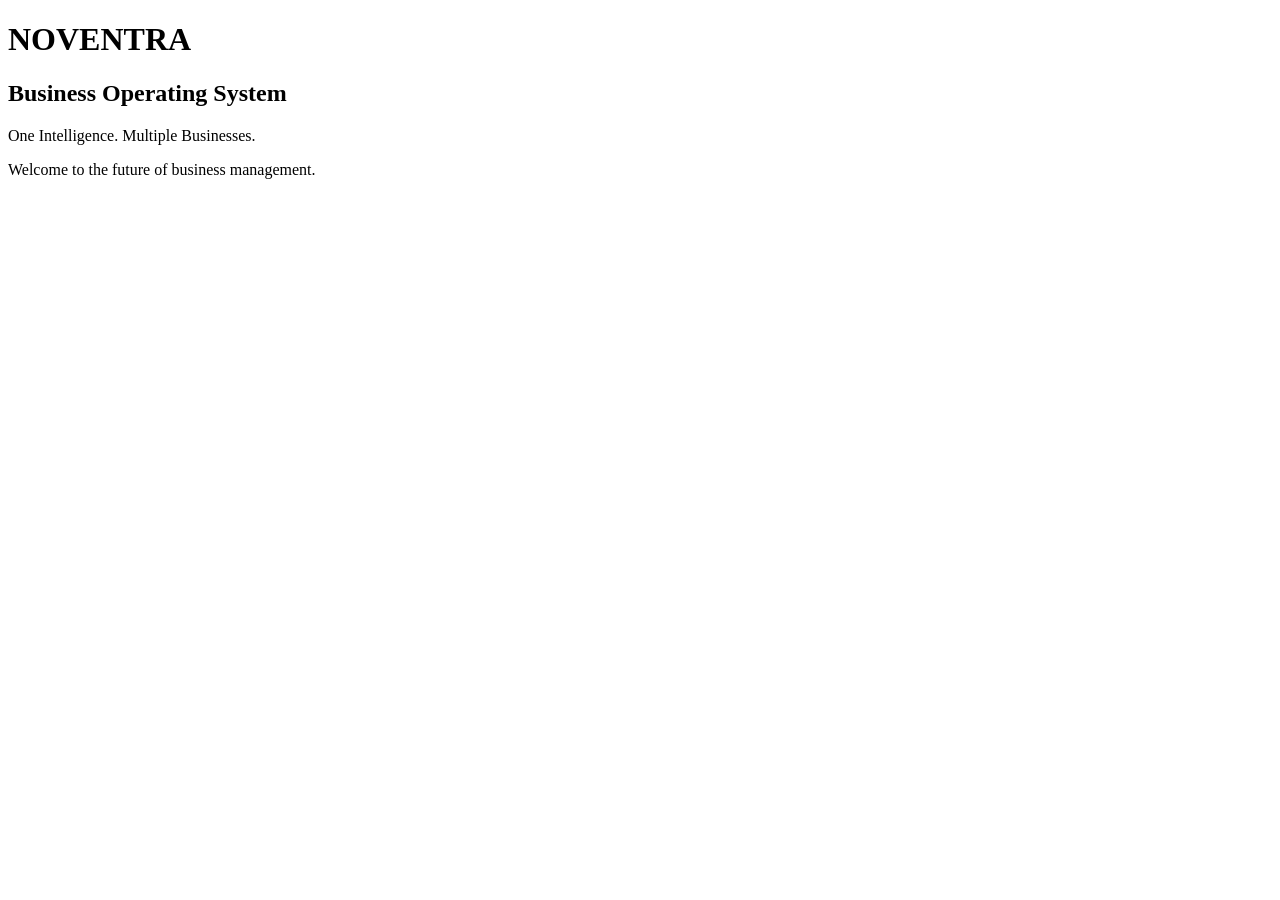
==== index.html @ b81b917f "Rename Index.html to index.html" ====
<!DOCTYPE html>
<html lang="en">
<head>
    <meta charset="UTF-8">
    <meta name="viewport" content="width=device-width, initial-scale=1.0">
    <meta name="theme-color" content="#111827">
    <title>NOVENTRA | Business OS</title>
</head>
<body>
    <h1>NOVENTRA</h1>
    <h2>Business Operating System</h2>
    <p>One Intelligence. Multiple Businesses.</p>
    <p>Welcome to the future of business management.</p>
</body>
</html>
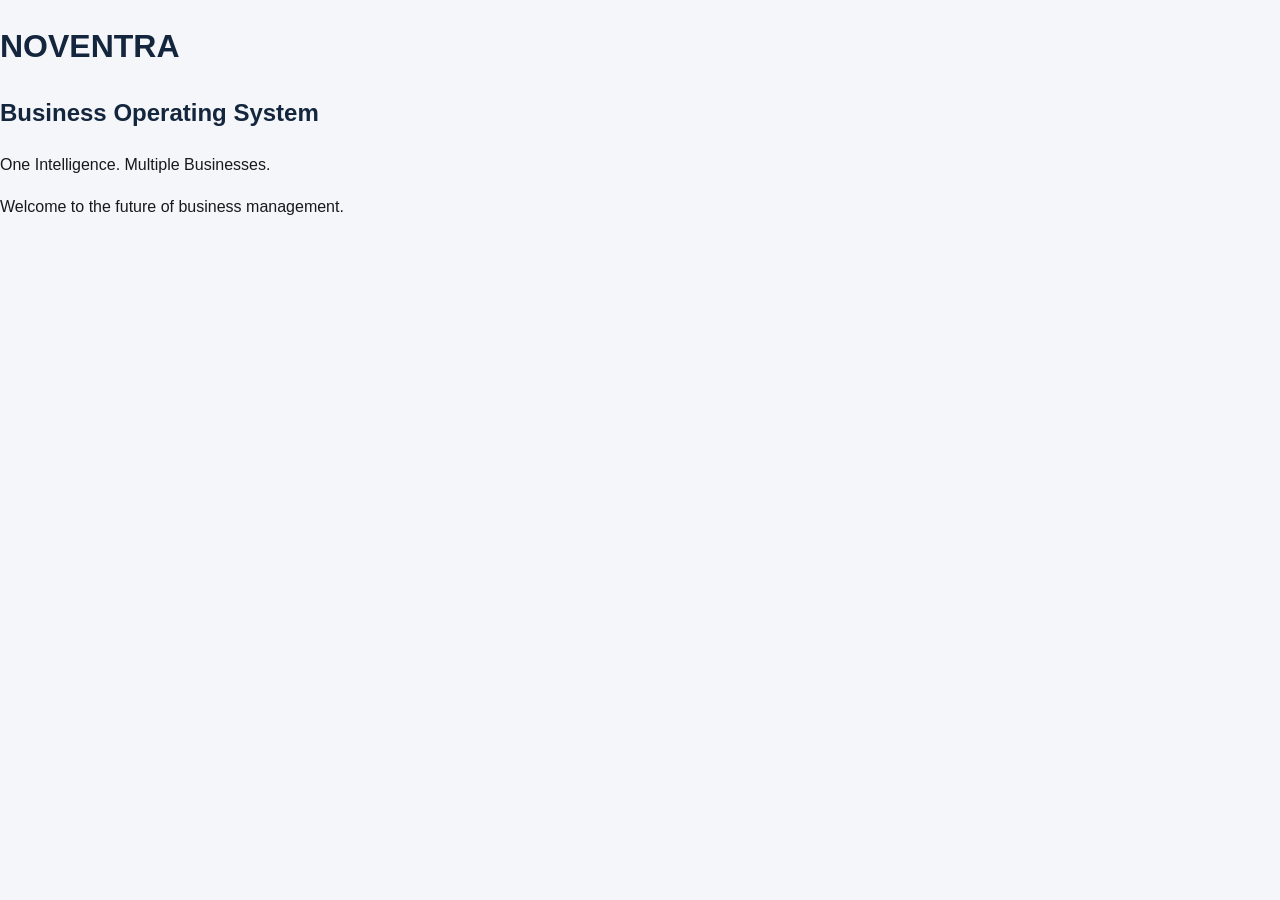
==== commit c82756ef: "Update index.html" ====
--- a/index.html
+++ b/index.html
@@ -1,6 +1,8 @@
 <!DOCTYPE html>
 <html lang="en">
-<head>
+<head> 
+    <head>
+<link rel="stylesheet" href="style.css">
     <meta charset="UTF-8">
     <meta name="viewport" content="width=device-width, initial-scale=1.0">
     <meta name="theme-color" content="#111827">
--- a/style.css
+++ b/style.css
@@ -0,0 +1,56 @@
+:root {
+  --navy:#14263D;
+  --white:#FFF;
+  --black:#17191D;
+  --bg:#F4F6F9;
+}
+
+* { box-sizing:border-box; }
+
+body {
+  margin:0;
+  font-family:Arial,sans-serif;
+  background:var(--bg);
+  color:var(--black);
+  line-height:1.6;
+}
+
+header,nav {
+  background:var(--navy);
+  color:var(--white);
+}
+
+a {
+  color:inherit;
+  text-decoration:none;
+}
+
+button {
+  background:var(--navy);
+  color:var(--white);
+  border:0;
+  border-radius:10px;
+  padding:12px 22px;
+  cursor:pointer;
+}
+
+button:hover {
+  opacity:.85;
+  transform:translateY(-2px);
+}
+
+section { padding:40px 24px; }
+
+.card {
+  background:var(--white);
+  border:1px solid #E1E6ED;
+  border-radius:16px;
+  padding:24px;
+  box-shadow:0 8px 25px #14263D10;
+}
+
+h1,h2,h3 { color:var(--navy); }
+
+@media(max-width:768px) {
+  section { padding:24px 16px; }
+}
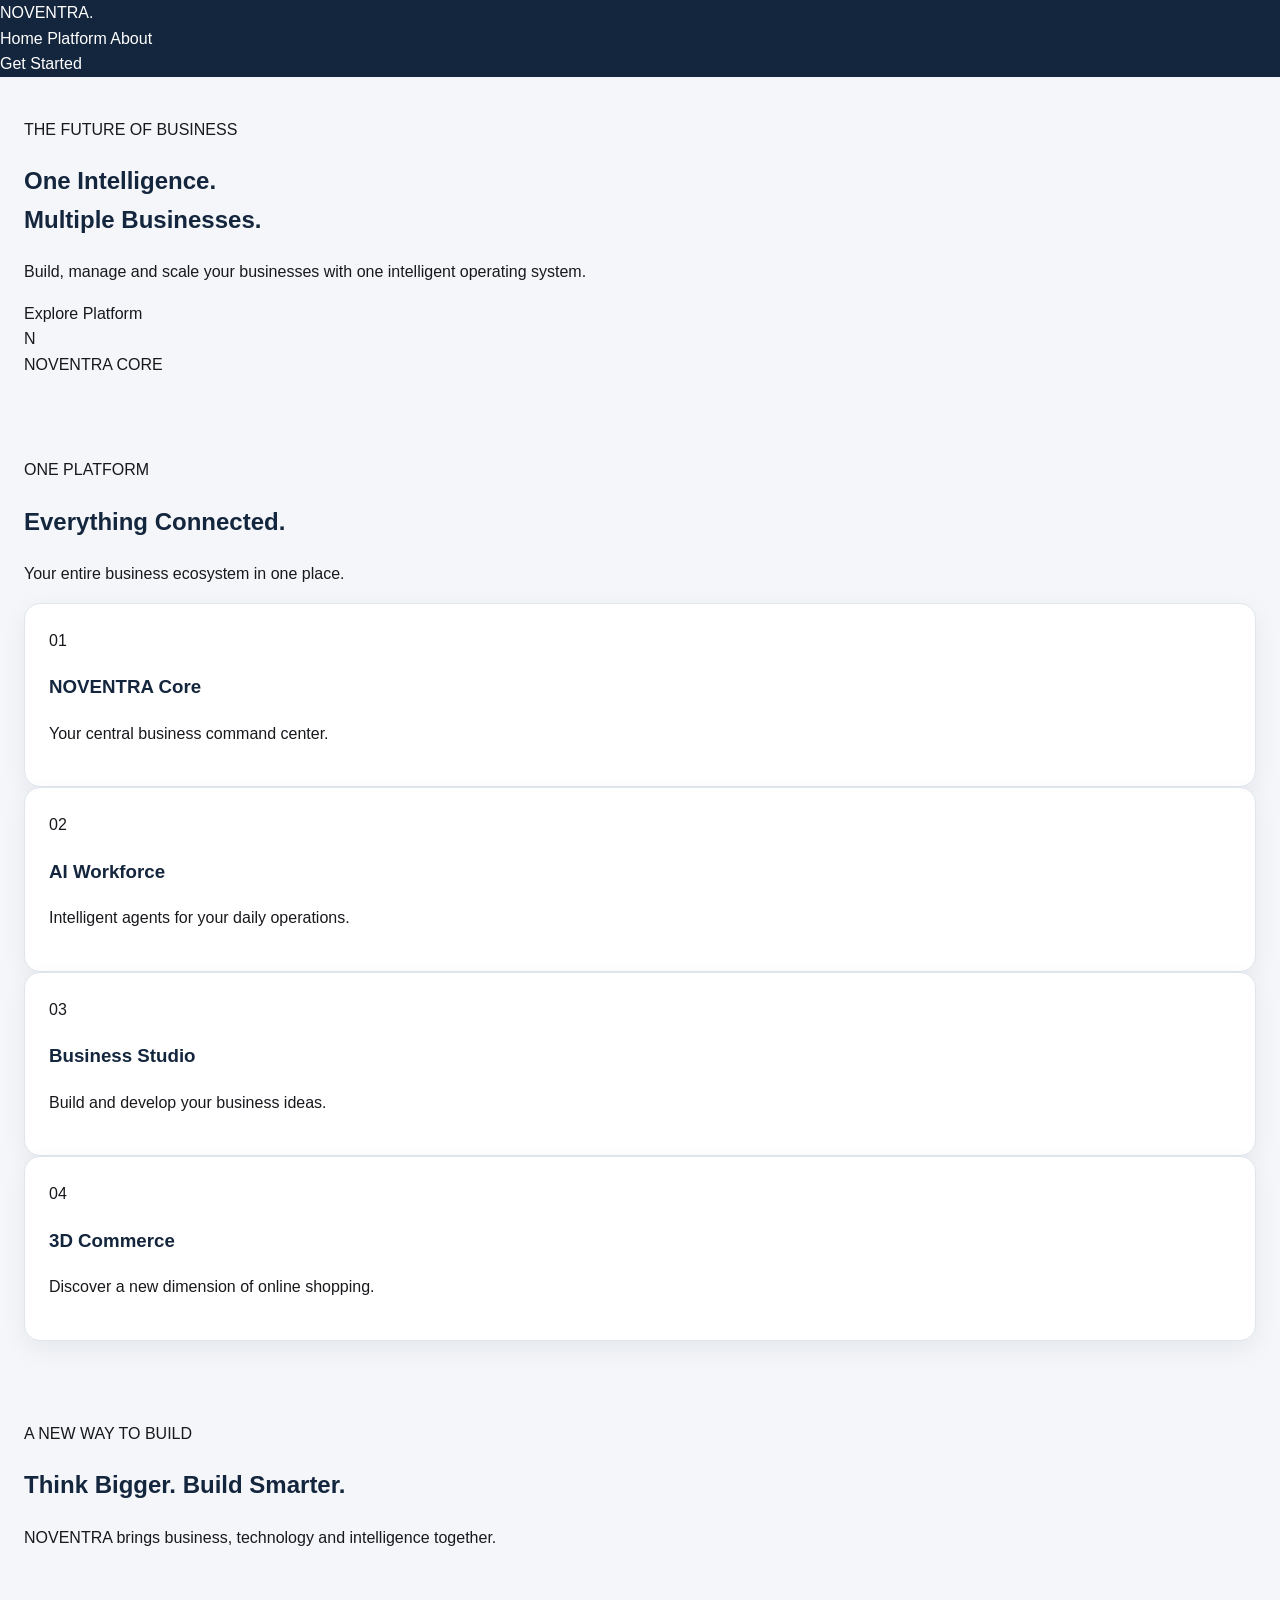
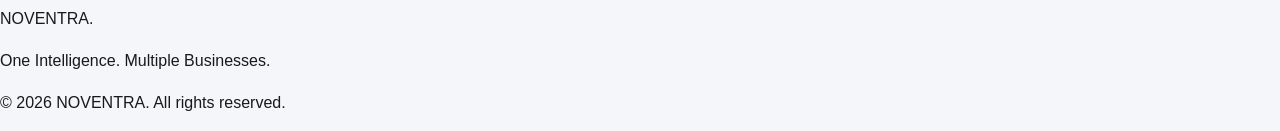
==== commit 1063cb4d: "Update index.html" ====
--- a/index.html
+++ b/index.html
@@ -1,17 +1,101 @@
+
 <!DOCTYPE html>
 <html lang="en">
-<head> 
-    <head>
-<link rel="stylesheet" href="style.css">
-    <meta charset="UTF-8">
-    <meta name="viewport" content="width=device-width, initial-scale=1.0">
-    <meta name="theme-color" content="#111827">
-    <title>NOVENTRA | Business OS</title>
+<head>
+  <meta charset="UTF-8">
+  <meta name="viewport" content="width=device-width, initial-scale=1.0">
+  <meta name="theme-color" content="#14263D">
+  <meta name="description" content="NOVENTRA is an intelligent business operating system.">
+  <title>NOVENTRA | Business OS</title>
+  <link rel="stylesheet" href="style.css">
 </head>
+
 <body>
-    <h1>NOVENTRA</h1>
-    <h2>Business Operating System</h2>
+
+  <header class="topbar">
+    <div class="logo">NOVENTRA<span>.</span></div>
+
+    <nav>
+      <a href="#home">Home</a>
+      <a href="#platform">Platform</a>
+      <a href="#about">About</a>
+    </nav>
+
+    <a href="#platform" class="login-btn">Get Started</a>
+  </header>
+
+  <main>
+    <section class="hero" id="home">
+      <div class="hero-content">
+        <span class="eyebrow">THE FUTURE OF BUSINESS</span>
+
+        <h1>One Intelligence.<br>Multiple Businesses.</h1>
+
+        <p>
+          Build, manage and scale your businesses
+          with one intelligent operating system.
+        </p>
+
+        <a href="#platform" class="main-btn">Explore Platform</a>
+      </div>
+
+      <div class="hero-visual">
+        <div class="orbit orbit-one"></div>
+        <div class="orbit orbit-two"></div>
+        <div class="core">N</div>
+        <span class="visual-label">NOVENTRA CORE</span>
+      </div>
+    </section>
+
+    <section class="platform" id="platform">
+      <div class="section-heading">
+        <span class="eyebrow">ONE PLATFORM</span>
+        <h2>Everything Connected.</h2>
+        <p>Your entire business ecosystem in one place.</p>
+      </div>
+
+      <div class="platform-grid">
+        <article class="card">
+          <span class="card-number">01</span>
+          <h3>NOVENTRA Core</h3>
+          <p>Your central business command center.</p>
+        </article>
+
+        <article class="card">
+          <span class="card-number">02</span>
+          <h3>AI Workforce</h3>
+          <p>Intelligent agents for your daily operations.</p>
+        </article>
+
+        <article class="card">
+          <span class="card-number">03</span>
+          <h3>Business Studio</h3>
+          <p>Build and develop your business ideas.</p>
+        </article>
+
+        <article class="card">
+          <span class="card-number">04</span>
+          <h3>3D Commerce</h3>
+          <p>Discover a new dimension of online shopping.</p>
+        </article>
+      </div>
+    </section>
+
+    <section class="about" id="about">
+      <span class="eyebrow">A NEW WAY TO BUILD</span>
+      <h2>Think Bigger. Build Smarter.</h2>
+      <p>
+        NOVENTRA brings business, technology
+        and intelligence together.
+      </p>
+    </section>
+  </main>
+
+  <footer>
+    <div class="logo">NOVENTRA<span>.</span></div>
     <p>One Intelligence. Multiple Businesses.</p>
-    <p>Welcome to the future of business management.</p>
+    <p>© 2026 NOVENTRA. All rights reserved.</p>
+  </footer>
+
 </body>
 </html>
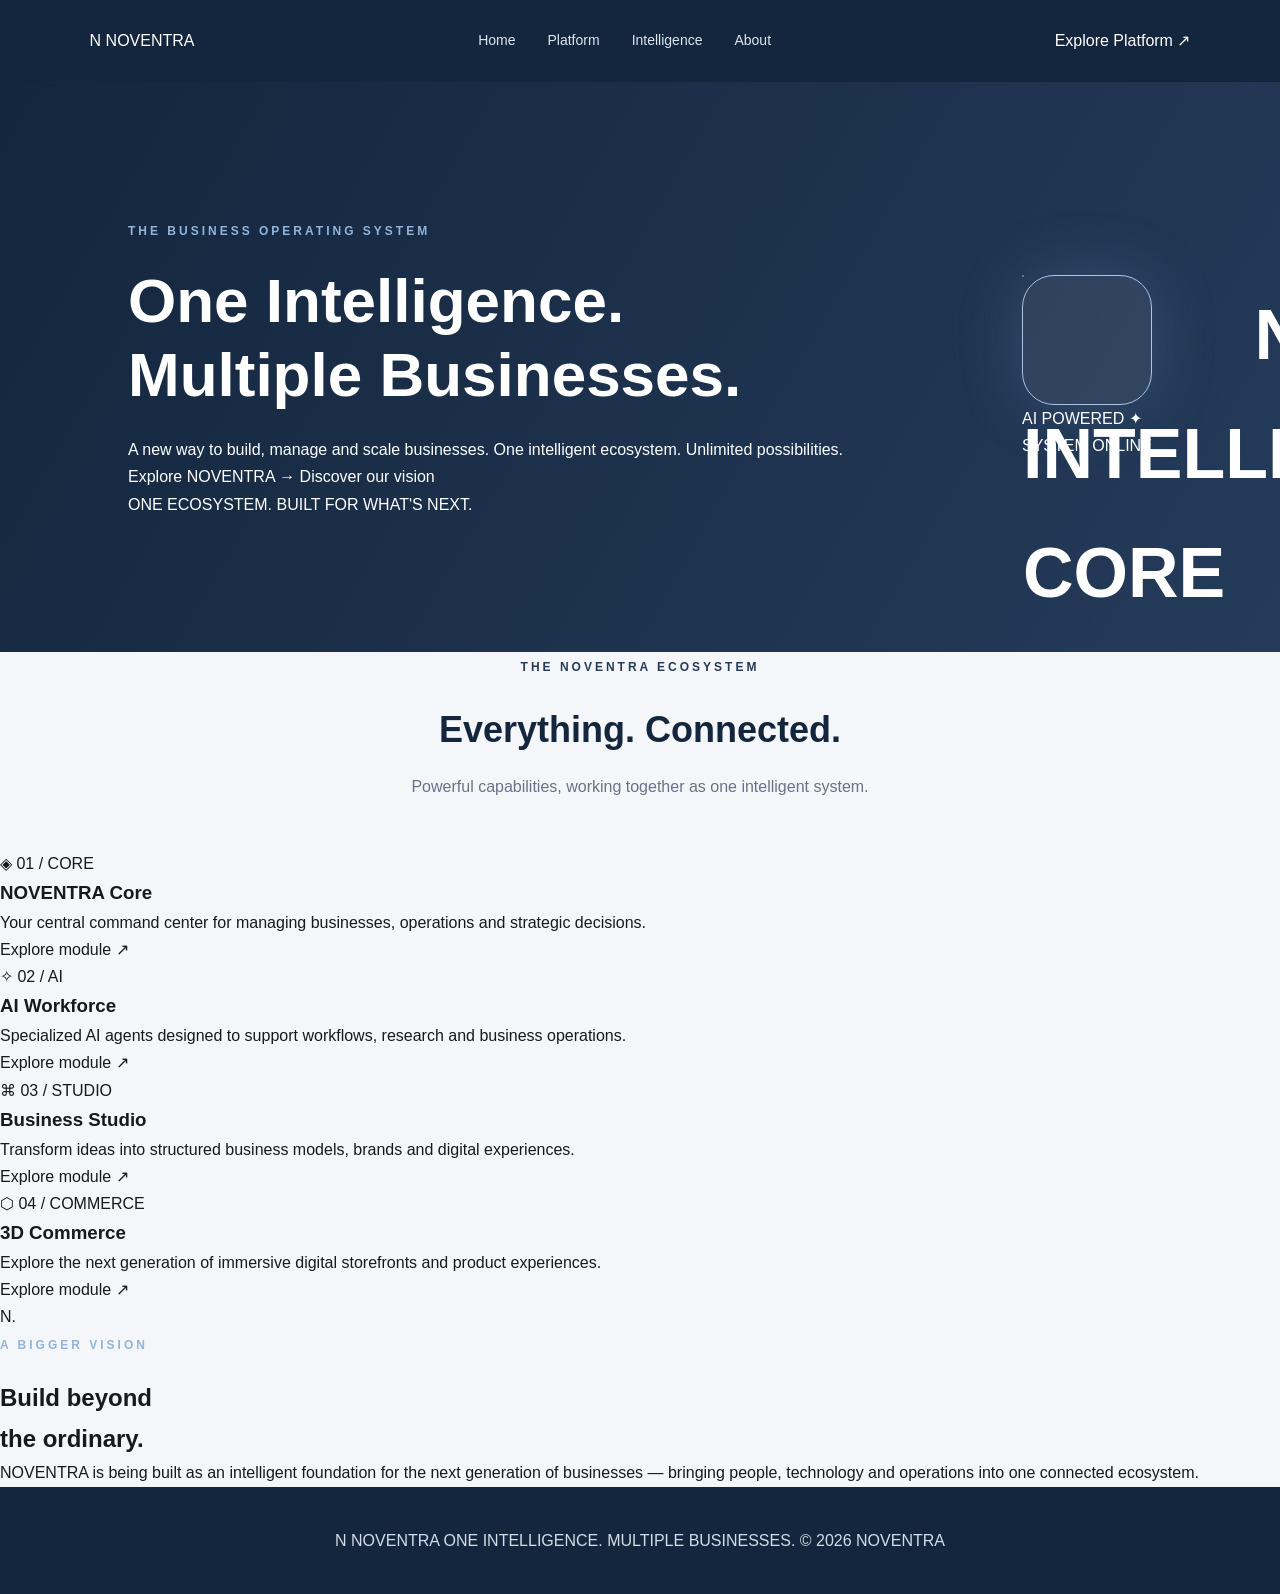
==== commit 6a9cfffd: "Update index.html" ====
--- a/index.html
+++ b/index.html
@@ -4,97 +4,152 @@
 <head>
   <meta charset="UTF-8">
   <meta name="viewport" content="width=device-width, initial-scale=1.0">
-  <meta name="theme-color" content="#14263D">
-  <meta name="description" content="NOVENTRA is an intelligent business operating system.">
-  <title>NOVENTRA | Business OS</title>
+  <meta name="theme-color" content="#080e1b">
+  <meta name="description" content="NOVENTRA — One Intelligence. Multiple Businesses.">
+  <title>NOVENTRA | AI Command Center</title>
+  <link rel="preconnect" href="https://fonts.googleapis.com">
+  <link rel="preconnect" href="https://fonts.gstatic.com" crossorigin>
+  <link href="https://fonts.googleapis.com/css2?family=DM+Sans:wght@400;500;600;700;800&display=swap" rel="stylesheet">
   <link rel="stylesheet" href="style.css">
 </head>
-
 <body>
 
+  <div class="background-glow glow-one"></div>
+  <div class="background-glow glow-two"></div>
+
   <header class="topbar">
-    <div class="logo">NOVENTRA<span>.</span></div>
+    <a class="brand" href="#home">
+      <span class="brand-symbol">N</span>
+      <span>NOVENTRA</span>
+    </a>
 
-    <nav>
+    <nav class="navigation">
       <a href="#home">Home</a>
       <a href="#platform">Platform</a>
+      <a href="#intelligence">Intelligence</a>
       <a href="#about">About</a>
     </nav>
 
-    <a href="#platform" class="login-btn">Get Started</a>
+    <a class="header-button" href="#platform">Explore Platform <span>↗</span></a>
   </header>
 
   <main>
     <section class="hero" id="home">
-      <div class="hero-content">
-        <span class="eyebrow">THE FUTURE OF BUSINESS</span>
+      <div class="hero-copy">
+        <div class="eyebrow"><span class="status-dot"></span> THE BUSINESS OPERATING SYSTEM</div>
 
-        <h1>One Intelligence.<br>Multiple Businesses.</h1>
+        <h1>One Intelligence.<br><span>Multiple Businesses.</span></h1>
 
-        <p>
-          Build, manage and scale your businesses
-          with one intelligent operating system.
+        <p class="hero-description">
+          A new way to build, manage and scale businesses.
+          One intelligent ecosystem. Unlimited possibilities.
         </p>
 
-        <a href="#platform" class="main-btn">Explore Platform</a>
+        <div class="hero-actions">
+          <a class="primary-button" href="#platform">Explore NOVENTRA <span>→</span></a>
+          <a class="text-button" href="#about">Discover our vision</a>
+        </div>
+
+        <div class="hero-proof">
+          <div class="proof-line"></div>
+          <span>ONE ECOSYSTEM. BUILT FOR WHAT'S NEXT.</span>
+        </div>
       </div>
 
-      <div class="hero-visual">
-        <div class="orbit orbit-one"></div>
-        <div class="orbit orbit-two"></div>
-        <div class="core">N</div>
-        <span class="visual-label">NOVENTRA CORE</span>
+      <div class="core-visual" id="intelligence">
+        <div class="orbit orbit-outer"></div>
+        <div class="orbit orbit-middle"></div>
+        <div class="orbit orbit-inner"></div>
+
+        <div class="orbit-node node-one"></div>
+        <div class="orbit-node node-two"></div>
+        <div class="orbit-node node-three"></div>
+        <div class="orbit-node node-four"></div>
+
+        <div class="core-halo"></div>
+        <div class="core">
+          <span class="core-letter">N</span>
+          <span class="core-caption">INTELLIGENCE CORE</span>
+        </div>
+
+        <div class="floating-label label-top">AI POWERED <span>✦</span></div>
+        <div class="floating-label label-bottom"><span class="status-dot"></span> SYSTEM ONLINE</div>
       </div>
     </section>
 
-    <section class="platform" id="platform">
+    <section class="platform-section" id="platform">
       <div class="section-heading">
-        <span class="eyebrow">ONE PLATFORM</span>
-        <h2>Everything Connected.</h2>
-        <p>Your entire business ecosystem in one place.</p>
+        <div>
+          <div class="eyebrow">THE NOVENTRA ECOSYSTEM</div>
+          <h2>Everything. <span>Connected.</span></h2>
+        </div>
+        <p>Powerful capabilities, working together as one intelligent system.</p>
       </div>
 
-      <div class="platform-grid">
-        <article class="card">
-          <span class="card-number">01</span>
+      <div class="module-grid">
+        <article class="module-card">
+          <div class="card-top">
+            <span class="module-icon">◈</span>
+            <span class="module-number">01 / CORE</span>
+          </div>
           <h3>NOVENTRA Core</h3>
-          <p>Your central business command center.</p>
+          <p>Your central command center for managing businesses, operations and strategic decisions.</p>
+          <a href="#about">Explore module <span>↗</span></a>
         </article>
 
-        <article class="card">
-          <span class="card-number">02</span>
+        <article class="module-card">
+          <div class="card-top">
+            <span class="module-icon">✧</span>
+            <span class="module-number">02 / AI</span>
+          </div>
           <h3>AI Workforce</h3>
-          <p>Intelligent agents for your daily operations.</p>
+          <p>Specialized AI agents designed to support workflows, research and business operations.</p>
+          <a href="#about">Explore module <span>↗</span></a>
         </article>
 
-        <article class="card">
-          <span class="card-number">03</span>
+        <article class="module-card">
+          <div class="card-top">
+            <span class="module-icon">⌘</span>
+            <span class="module-number">03 / STUDIO</span>
+          </div>
           <h3>Business Studio</h3>
-          <p>Build and develop your business ideas.</p>
+          <p>Transform ideas into structured business models, brands and digital experiences.</p>
+          <a href="#about">Explore module <span>↗</span></a>
         </article>
 
-        <article class="card">
-          <span class="card-number">04</span>
+        <article class="module-card">
+          <div class="card-top">
+            <span class="module-icon">⬡</span>
+            <span class="module-number">04 / COMMERCE</span>
+          </div>
           <h3>3D Commerce</h3>
-          <p>Discover a new dimension of online shopping.</p>
+          <p>Explore the next generation of immersive digital storefronts and product experiences.</p>
+          <a href="#about">Explore module <span>↗</span></a>
         </article>
       </div>
     </section>
 
-    <section class="about" id="about">
-      <span class="eyebrow">A NEW WAY TO BUILD</span>
-      <h2>Think Bigger. Build Smarter.</h2>
-      <p>
-        NOVENTRA brings business, technology
-        and intelligence together.
-      </p>
+    <section class="vision-section" id="about">
+      <div class="vision-mark">N.</div>
+      <div>
+        <div class="eyebrow">A BIGGER VISION</div>
+        <h2>Build beyond<br><span>the ordinary.</span></h2>
+        <p>
+          NOVENTRA is being built as an intelligent foundation
+          for the next generation of businesses — bringing people,
+          technology and operations into one connected ecosystem.
+        </p>
+      </div>
     </section>
   </main>
 
-  <footer>
-    <div class="logo">NOVENTRA<span>.</span></div>
-    <p>One Intelligence. Multiple Businesses.</p>
-    <p>© 2026 NOVENTRA. All rights reserved.</p>
+  <footer class="footer">
+    <a class="brand" href="#home">
+      <span class="brand-symbol">N</span>
+      <span>NOVENTRA</span>
+    </a>
+    <span>ONE INTELLIGENCE. MULTIPLE BUSINESSES.</span>
+    <span>© 2026 NOVENTRA</span>
   </footer>
 
 </body>
--- a/style.css
+++ b/style.css
@@ -1,56 +1,334 @@
+
 :root {
-  --navy:#14263D;
-  --white:#FFF;
-  --black:#17191D;
-  --bg:#F4F6F9;
-}
-
-* { box-sizing:border-box; }
+  --navy: #14263D;
+  --navy-light: #243B5A;
+  --white: #FFFFFF;
+  --black: #17191D;
+  --gray: #687386;
+  --background: #F4F6F9;
+  --border: #E1E6ED;
+}
+
+* {
+  box-sizing: border-box;
+  margin: 0;
+  padding: 0;
+}
+
+html {
+  scroll-behavior: smooth;
+}
 
 body {
-  margin:0;
-  font-family:Arial,sans-serif;
-  background:var(--bg);
-  color:var(--black);
-  line-height:1.6;
-}
-
-header,nav {
-  background:var(--navy);
-  color:var(--white);
+  font-family: Arial, sans-serif;
+  background: var(--background);
+  color: var(--black);
+  line-height: 1.7;
 }
 
 a {
-  color:inherit;
-  text-decoration:none;
-}
-
-button {
-  background:var(--navy);
-  color:var(--white);
-  border:0;
-  border-radius:10px;
-  padding:12px 22px;
-  cursor:pointer;
-}
-
-button:hover {
-  opacity:.85;
-  transform:translateY(-2px);
-}
-
-section { padding:40px 24px; }
+  text-decoration: none;
+  color: inherit;
+}
+
+.topbar {
+  min-height: 82px;
+  padding: 18px 7%;
+  background: var(--navy);
+  color: var(--white);
+  display: flex;
+  align-items: center;
+  justify-content: space-between;
+  gap: 24px;
+}
+
+.logo {
+  font-size: 25px;
+  font-weight: 800;
+  letter-spacing: 2px;
+}
+
+.logo span {
+  color: #91B4DA;
+}
+
+nav {
+  display: flex;
+  gap: 32px;
+}
+
+nav a {
+  font-size: 14px;
+  color: #DCE5F0;
+  transition: color .3s;
+}
+
+nav a:hover {
+  color: var(--white);
+}
+
+.login-btn {
+  border: 1px solid #8CA5C1;
+  padding: 10px 20px;
+  border-radius: 8px;
+  font-size: 13px;
+  transition: .3s;
+}
+
+.login-btn:hover {
+  background: var(--white);
+  color: var(--navy);
+}
+
+.hero {
+  min-height: 570px;
+  padding: 90px 10%;
+  background: linear-gradient(120deg, #14263D, #243B5A);
+  color: var(--white);
+  display: flex;
+  align-items: center;
+  justify-content: space-between;
+  gap: 50px;
+  overflow: hidden;
+}
+
+.hero-content {
+  max-width: 580px;
+}
+
+.eyebrow {
+  display: inline-block;
+  color: #91B4DA;
+  font-size: 12px;
+  font-weight: 700;
+  letter-spacing: 3px;
+  margin-bottom: 22px;
+}
+
+.hero h1 {
+  color: var(--white);
+  font-size: clamp(38px, 5vw, 62px);
+  line-height: 1.2;
+  margin-bottom: 24px;
+}
+
+.hero-content p {
+  color: #D3DCE8;
+  font-size: 17px;
+  max-width: 470px;
+  margin-bottom: 35px;
+}
+
+.main-btn {
+  display: inline-block;
+  background: var(--white);
+  color: var(--navy);
+  padding: 14px 28px;
+  border-radius: 9px;
+  font-weight: 700;
+  transition: .3s;
+}
+
+.main-btn:hover {
+  transform: translateY(-3px);
+  box-shadow: 0 10px 25px #00000030;
+}
+
+.hero-visual {
+  width: 320px;
+  height: 320px;
+  position: relative;
+  flex-shrink: 0;
+  display: grid;
+  place-items: center;
+}
+
+.core {
+  width: 130px;
+  height: 130px;
+  border: 1px solid #A7C5E5;
+  border-radius: 32px;
+  display: grid;
+  place-items: center;
+  font-size: 70px;
+  font-weight: 800;
+  background: #FFFFFF12;
+  box-shadow: 0 0 65px #91B4DA35;
+  z-index: 2;
+}
+
+.orbit {
+  position: absolute;
+  border: 1px solid #91B4DA55;
+  border-radius: 50%;
+}
+
+.orbit-one {
+  width: 240px;
+  height: 240px;
+}
+
+.orbit-two {
+  width: 310px;
+  height: 310px;
+}
+
+.visual-label {
+  position: absolute;
+  bottom: -12px;
+  font-size: 11px;
+  letter-spacing: 4px;
+  color: #D3DCE8;
+}
+
+.platform {
+  padding: 90px 8%;
+}
+
+.section-heading {
+  text-align: center;
+  margin-bottom: 50px;
+}
+
+.section-heading .eyebrow {
+  color: var(--navy-light);
+}
+
+.section-heading h2,
+.about h2 {
+  color: var(--navy);
+  font-size: 36px;
+  margin-bottom: 12px;
+}
+
+.section-heading p,
+.about p {
+  color: var(--gray);
+}
+
+.platform-grid {
+  display: grid;
+  grid-template-columns: repeat(4, 1fr);
+  gap: 22px;
+}
 
 .card {
-  background:var(--white);
-  border:1px solid #E1E6ED;
-  border-radius:16px;
-  padding:24px;
-  box-shadow:0 8px 25px #14263D10;
-}
-
-h1,h2,h3 { color:var(--navy); }
-
-@media(max-width:768px) {
-  section { padding:24px 16px; }
-}
+  background: var(--white);
+  border: 1px solid var(--border);
+  border-radius: 16px;
+  padding: 28px 23px;
+  min-height: 220px;
+  transition: .3s;
+}
+
+.card:hover {
+  transform: translateY(-7px);
+  box-shadow: 0 15px 35px #14263D15;
+  border-color: #A7BBD3;
+}
+
+.card-number {
+  color: #8CA5C1;
+  font-size: 13px;
+  font-weight: 700;
+}
+
+.card h3 {
+  color: var(--navy);
+  font-size: 19px;
+  margin: 25px 0 12px;
+}
+
+.card p {
+  color: var(--gray);
+  font-size: 14px;
+}
+
+.about {
+  text-align: center;
+  padding: 85px 20px;
+  background: #E9EEF4;
+}
+
+.about .eyebrow {
+  color: var(--navy-light);
+}
+
+.about p {
+  max-width: 550px;
+  margin: 0 auto;
+}
+
+footer {
+  background: var(--navy);
+  color: #D3DCE8;
+  text-align: center;
+  padding: 40px 20px;
+}
+
+footer .logo {
+  color: var(--white);
+  margin-bottom: 12px;
+}
+
+footer p {
+  font-size: 13px;
+  margin-top: 8px;
+}
+
+@media (max-width: 900px) {
+  .platform-grid {
+    grid-template-columns: repeat(2, 1fr);
+  }
+
+  .hero {
+    padding: 75px 7%;
+  }
+
+  .hero-visual {
+    transform: scale(.8);
+  }
+}
+
+@media (max-width: 600px) {
+  .topbar {
+    flex-wrap: wrap;
+    padding: 18px 5%;
+  }
+
+  nav {
+    order: 3;
+    width: 100%;
+    justify-content: center;
+    gap: 22px;
+  }
+
+  .hero {
+    flex-direction: column;
+    text-align: center;
+    padding: 65px 6%;
+  }
+
+  .hero-content p {
+    margin-left: auto;
+    margin-right: auto;
+  }
+
+  .hero-visual {
+    transform: scale(.75);
+    margin: -15px 0;
+  }
+
+  .platform {
+    padding: 65px 6%;
+  }
+
+  .platform-grid {
+    grid-template-columns: 1fr;
+  }
+
+  .section-heading h2,
+  .about h2 {
+    font-size: 28px;
+  }
+}
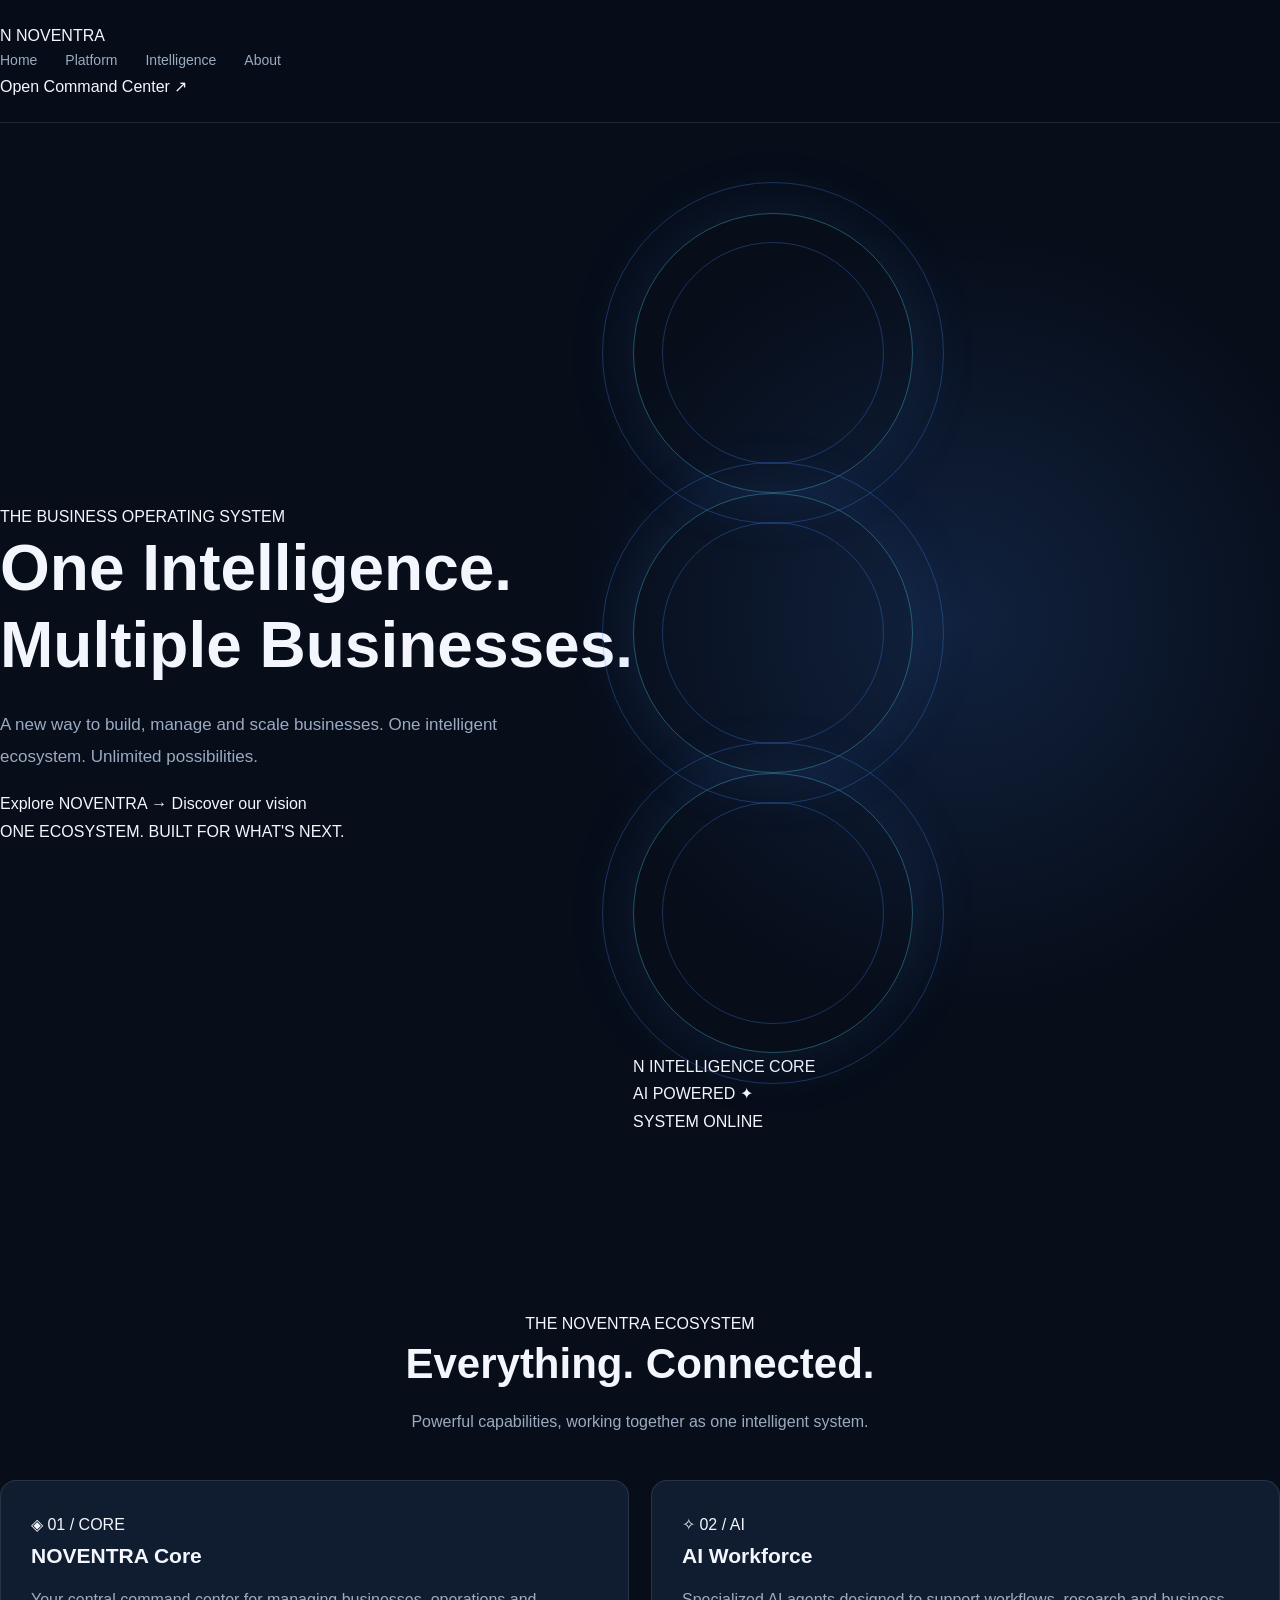
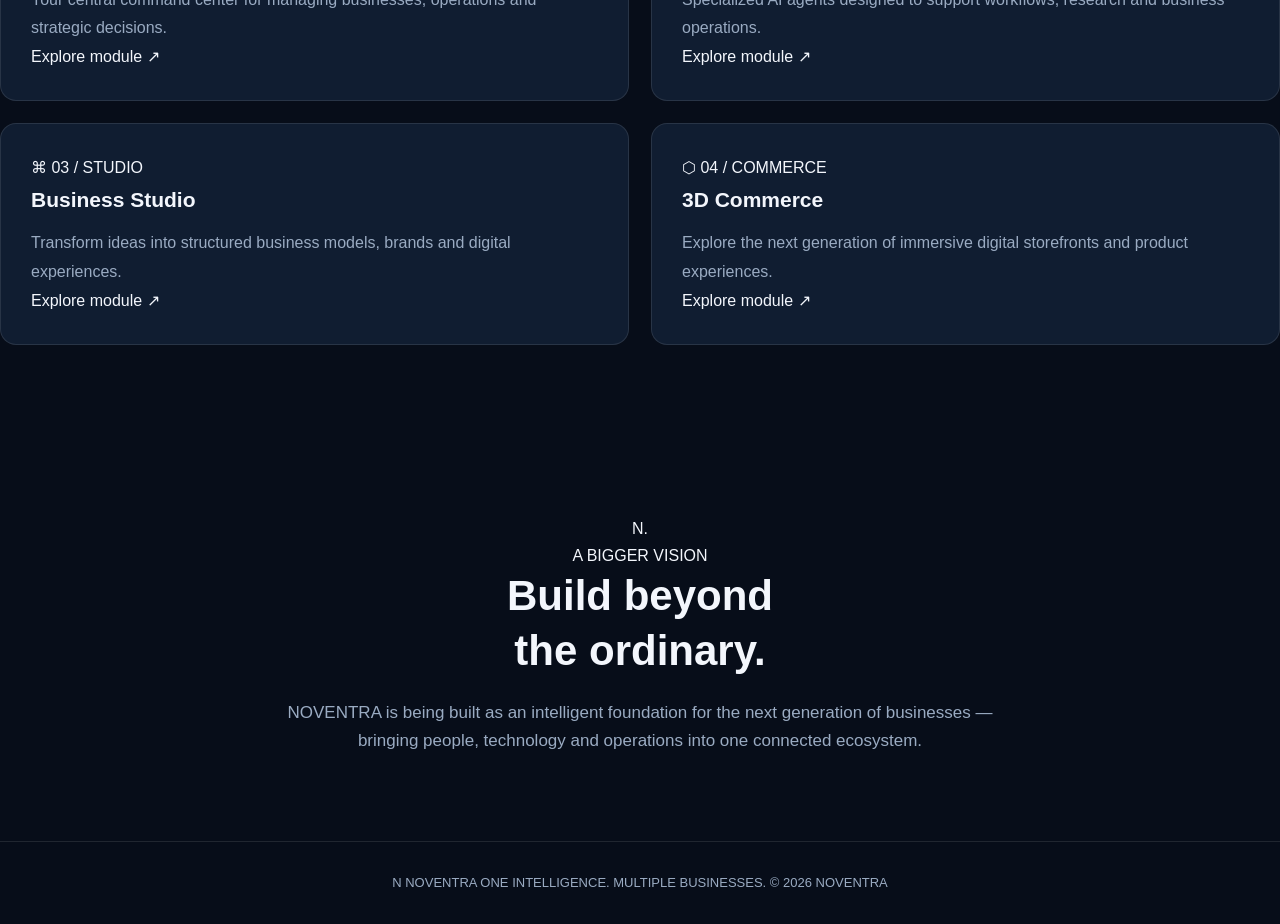
==== commit 7ce39d61: "Update index.html" ====
--- a/index.html
+++ b/index.html
@@ -30,7 +30,7 @@
       <a href="#about">About</a>
     </nav>
 
-    <a class="header-button" href="#platform">Explore Platform <span>↗</span></a>
+    <a class="header-button" href="dashboard.html">Open Command Center <span>↗</span></a>
   </header>
 
   <main>
--- a/style.css
+++ b/style.css
@@ -1,18 +1,17 @@
 
 :root {
-  --navy: #14263D;
-  --navy-light: #243B5A;
-  --white: #FFFFFF;
-  --black: #17191D;
-  --gray: #687386;
-  --background: #F4F6F9;
-  --border: #E1E6ED;
+  --bg: #070d19;
+  --panel: #101d31;
+  --panel-light: #162740;
+  --blue: #438cff;
+  --cyan: #55d6e8;
+  --text: #f3f6fc;
+  --muted: #9aabc2;
+  --border: rgba(255, 255, 255, 0.1);
 }
 
 * {
   box-sizing: border-box;
-  margin: 0;
-  padding: 0;
 }
 
 html {
@@ -20,22 +19,38 @@
 }
 
 body {
-  font-family: Arial, sans-serif;
-  background: var(--background);
-  color: var(--black);
+  margin: 0;
+  font-family: Arial, Helvetica, sans-serif;
+  background: var(--bg);
+  color: var(--text);
   line-height: 1.7;
+  letter-spacing: normal;
+  overflow-x: hidden;
 }
 
 a {
+  color: inherit;
   text-decoration: none;
-  color: inherit;
-}
-
-.topbar {
-  min-height: 82px;
-  padding: 18px 7%;
-  background: var(--navy);
-  color: var(--white);
+}
+
+button,
+a {
+  -webkit-tap-highlight-color: transparent;
+}
+
+.container {
+  width: min(1120px, 90%);
+  margin: 0 auto;
+}
+
+header {
+  width: 100%;
+  padding: 22px 0;
+  border-bottom: 1px solid var(--border);
+  background: rgba(7, 13, 25, 0.95);
+}
+
+header .container {
   display: flex;
   align-items: center;
   justify-content: space-between;
@@ -46,289 +61,251 @@
   font-size: 25px;
   font-weight: 800;
   letter-spacing: 2px;
-}
-
-.logo span {
-  color: #91B4DA;
+  color: var(--text);
 }
 
 nav {
   display: flex;
-  gap: 32px;
+  align-items: center;
+  gap: 28px;
 }
 
 nav a {
+  color: var(--muted);
   font-size: 14px;
-  color: #DCE5F0;
-  transition: color .3s;
+  transition: color 0.2s ease;
 }
 
 nav a:hover {
-  color: var(--white);
-}
-
-.login-btn {
-  border: 1px solid #8CA5C1;
-  padding: 10px 20px;
-  border-radius: 8px;
-  font-size: 13px;
-  transition: .3s;
-}
-
-.login-btn:hover {
-  background: var(--white);
-  color: var(--navy);
+  color: var(--cyan);
 }
 
 .hero {
-  min-height: 570px;
-  padding: 90px 10%;
-  background: linear-gradient(120deg, #14263D, #243B5A);
-  color: var(--white);
-  display: flex;
-  align-items: center;
-  justify-content: space-between;
-  gap: 50px;
-  overflow: hidden;
-}
-
-.hero-content {
-  max-width: 580px;
-}
-
-.eyebrow {
+  min-height: 620px;
+  display: flex;
+  align-items: center;
+  padding: 90px 0;
+  background:
+    radial-gradient(circle at 75% 45%, rgba(67, 140, 255, 0.16), transparent 35%),
+    var(--bg);
+}
+
+.hero .container {
+  display: grid;
+  grid-template-columns: 1.1fr 0.9fr;
+  align-items: center;
+  gap: 55px;
+}
+
+.hero h1 {
+  max-width: 650px;
+  margin: 0 0 25px;
+  font-size: clamp(38px, 5vw, 66px);
+  line-height: 1.2;
+  font-weight: 800;
+  letter-spacing: normal;
+  overflow-wrap: break-word;
+}
+
+.hero p {
+  max-width: 540px;
+  color: var(--muted);
+  font-size: 17px;
+  line-height: 1.9;
+}
+
+.hero-visual {
+  min-height: 360px;
+  display: flex;
+  align-items: center;
+  justify-content: center;
+  position: relative;
+}
+
+.orbit {
+  width: 280px;
+  height: 280px;
+  border: 1px solid rgba(85, 214, 232, 0.35);
+  border-radius: 50%;
+  display: flex;
+  align-items: center;
+  justify-content: center;
+  box-shadow: 0 0 70px rgba(67, 140, 255, 0.13);
+  position: relative;
+}
+
+.orbit::before,
+.orbit::after {
+  content: "";
+  position: absolute;
+  border: 1px solid rgba(67, 140, 255, 0.3);
+  border-radius: 50%;
+}
+
+.orbit::before {
+  width: 220px;
+  height: 220px;
+}
+
+.orbit::after {
+  width: 340px;
+  height: 340px;
+}
+
+.orbit span {
+  width: 100px;
+  height: 100px;
+  display: flex;
+  align-items: center;
+  justify-content: center;
+  border-radius: 28px;
+  background: linear-gradient(135deg, var(--blue), var(--cyan));
+  color: #07111f;
+  font-size: 54px;
+  font-weight: 900;
+  box-shadow: 0 0 50px rgba(67, 140, 255, 0.35);
+}
+
+.btn {
   display: inline-block;
-  color: #91B4DA;
-  font-size: 12px;
+  margin-top: 22px;
+  padding: 13px 27px;
+  border-radius: 9px;
+  background: var(--blue);
+  color: white;
   font-weight: 700;
-  letter-spacing: 3px;
-  margin-bottom: 22px;
-}
-
-.hero h1 {
-  color: var(--white);
-  font-size: clamp(38px, 5vw, 62px);
-  line-height: 1.2;
-  margin-bottom: 24px;
-}
-
-.hero-content p {
-  color: #D3DCE8;
-  font-size: 17px;
-  max-width: 470px;
-  margin-bottom: 35px;
-}
-
-.main-btn {
-  display: inline-block;
-  background: var(--white);
-  color: var(--navy);
-  padding: 14px 28px;
-  border-radius: 9px;
-  font-weight: 700;
-  transition: .3s;
-}
-
-.main-btn:hover {
+  transition: transform 0.2s ease, background 0.2s ease;
+}
+
+.btn:hover {
   transform: translateY(-3px);
-  box-shadow: 0 10px 25px #00000030;
-}
-
-.hero-visual {
-  width: 320px;
-  height: 320px;
-  position: relative;
-  flex-shrink: 0;
-  display: grid;
-  place-items: center;
-}
-
-.core {
-  width: 130px;
-  height: 130px;
-  border: 1px solid #A7C5E5;
-  border-radius: 32px;
-  display: grid;
-  place-items: center;
-  font-size: 70px;
-  font-weight: 800;
-  background: #FFFFFF12;
-  box-shadow: 0 0 65px #91B4DA35;
-  z-index: 2;
-}
-
-.orbit {
-  position: absolute;
-  border: 1px solid #91B4DA55;
-  border-radius: 50%;
-}
-
-.orbit-one {
-  width: 240px;
-  height: 240px;
-}
-
-.orbit-two {
-  width: 310px;
-  height: 310px;
-}
-
-.visual-label {
-  position: absolute;
-  bottom: -12px;
-  font-size: 11px;
-  letter-spacing: 4px;
-  color: #D3DCE8;
-}
-
-.platform {
-  padding: 90px 8%;
+  background: #2e78ec;
+}
+
+section {
+  padding: 85px 0;
 }
 
 .section-heading {
   text-align: center;
-  margin-bottom: 50px;
-}
-
-.section-heading .eyebrow {
-  color: var(--navy-light);
+  margin-bottom: 45px;
 }
 
 .section-heading h2,
-.about h2 {
-  color: var(--navy);
-  font-size: 36px;
-  margin-bottom: 12px;
-}
-
-.section-heading p,
-.about p {
-  color: var(--gray);
-}
-
-.platform-grid {
+.vision-section h2 {
+  margin: 0 0 15px;
+  font-size: clamp(28px, 4vw, 42px);
+  line-height: 1.3;
+  letter-spacing: normal;
+}
+
+.section-heading p {
+  color: var(--muted);
+}
+
+.modules {
+  background: #0a1424;
+}
+
+.module-grid {
   display: grid;
-  grid-template-columns: repeat(4, 1fr);
+  grid-template-columns: repeat(2, 1fr);
   gap: 22px;
 }
 
-.card {
-  background: var(--white);
+.module-card {
+  padding: 30px;
   border: 1px solid var(--border);
   border-radius: 16px;
-  padding: 28px 23px;
-  min-height: 220px;
-  transition: .3s;
-}
-
-.card:hover {
-  transform: translateY(-7px);
-  box-shadow: 0 15px 35px #14263D15;
-  border-color: #A7BBD3;
-}
-
-.card-number {
-  color: #8CA5C1;
+  background: var(--panel);
+  transition: transform 0.25s ease, border-color 0.25s ease;
+}
+
+.module-card:hover {
+  transform: translateY(-5px);
+  border-color: var(--blue);
+}
+
+.module-card h3 {
+  margin: 0 0 12px;
+  font-size: 21px;
+}
+
+.module-card p {
+  margin: 0;
+  color: var(--muted);
+  line-height: 1.8;
+}
+
+.vision-section {
+  text-align: center;
+}
+
+.vision-section p {
+  max-width: 750px;
+  margin: 20px auto 0;
+  color: var(--muted);
+  font-size: 17px;
+}
+
+footer {
+  padding: 30px 0;
+  border-top: 1px solid var(--border);
+  color: var(--muted);
+  text-align: center;
   font-size: 13px;
-  font-weight: 700;
-}
-
-.card h3 {
-  color: var(--navy);
-  font-size: 19px;
-  margin: 25px 0 12px;
-}
-
-.card p {
-  color: var(--gray);
-  font-size: 14px;
-}
-
-.about {
-  text-align: center;
-  padding: 85px 20px;
-  background: #E9EEF4;
-}
-
-.about .eyebrow {
-  color: var(--navy-light);
-}
-
-.about p {
-  max-width: 550px;
-  margin: 0 auto;
-}
-
-footer {
-  background: var(--navy);
-  color: #D3DCE8;
-  text-align: center;
-  padding: 40px 20px;
-}
-
-footer .logo {
-  color: var(--white);
-  margin-bottom: 12px;
-}
-
-footer p {
-  font-size: 13px;
-  margin-top: 8px;
-}
-
-@media (max-width: 900px) {
-  .platform-grid {
-    grid-template-columns: repeat(2, 1fr);
+}
+
+@media (max-width: 760px) {
+  header .container {
+    flex-direction: column;
+    gap: 14px;
+  }
+
+  nav {
+    flex-wrap: wrap;
+    justify-content: center;
+    gap: 16px;
   }
 
   .hero {
-    padding: 75px 7%;
-  }
-
-  .hero-visual {
-    transform: scale(.8);
-  }
-}
-
-@media (max-width: 600px) {
-  .topbar {
-    flex-wrap: wrap;
-    padding: 18px 5%;
-  }
-
-  nav {
-    order: 3;
-    width: 100%;
-    justify-content: center;
-    gap: 22px;
-  }
-
-  .hero {
-    flex-direction: column;
+    padding: 65px 0;
+  }
+
+  .hero .container {
+    grid-template-columns: 1fr;
     text-align: center;
-    padding: 65px 6%;
-  }
-
-  .hero-content p {
+    gap: 35px;
+  }
+
+  .hero p {
     margin-left: auto;
     margin-right: auto;
   }
 
   .hero-visual {
-    transform: scale(.75);
-    margin: -15px 0;
-  }
-
-  .platform {
-    padding: 65px 6%;
-  }
-
-  .platform-grid {
+    min-height: 300px;
+  }
+
+  .orbit {
+    transform: scale(0.8);
+  }
+
+  .module-grid {
     grid-template-columns: 1fr;
   }
 
-  .section-heading h2,
-  .about h2 {
-    font-size: 28px;
-  }
-}
+  section {
+    padding: 60px 0;
+  }
+}
+
+@media (prefers-reduced-motion: reduce) {
+  *,
+  *::before,
+  *::after {
+    animation: none !important;
+    scroll-behavior: auto !important;
+    transition: none !important;
+  }
+}
